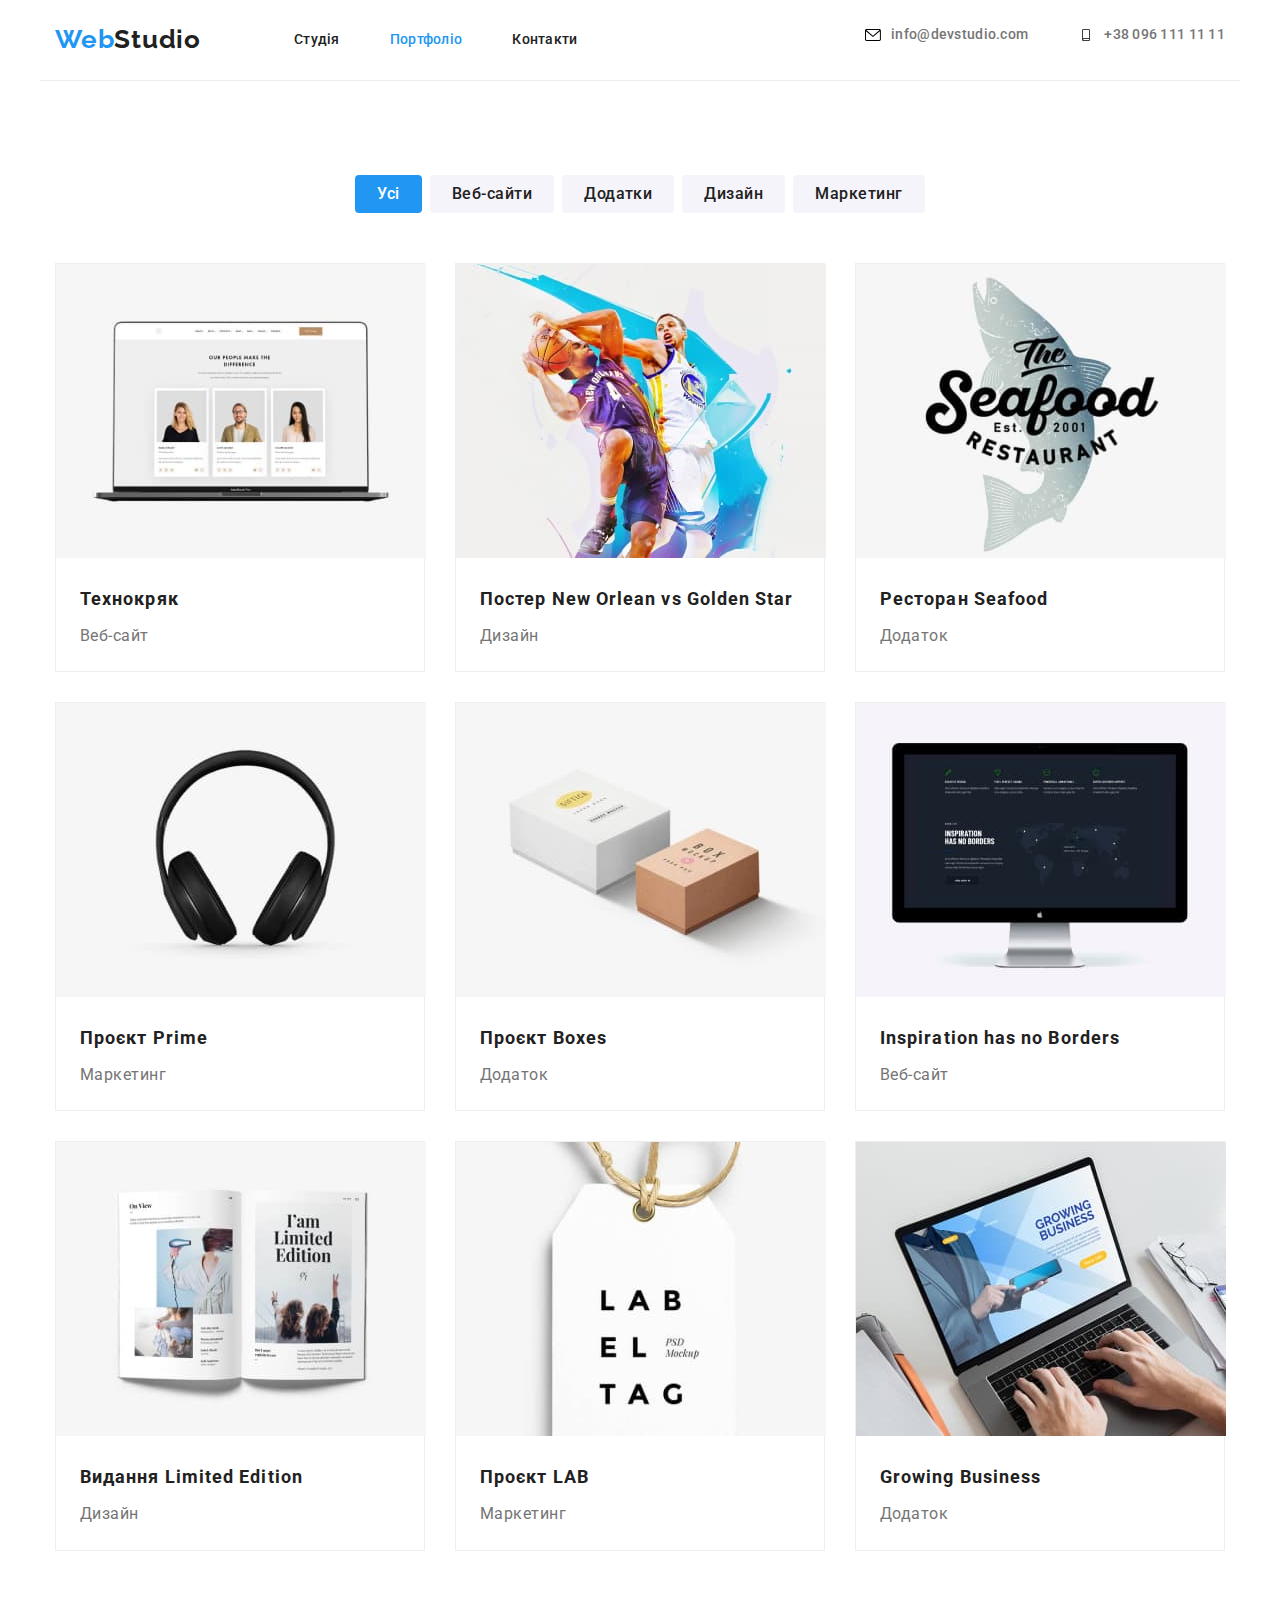
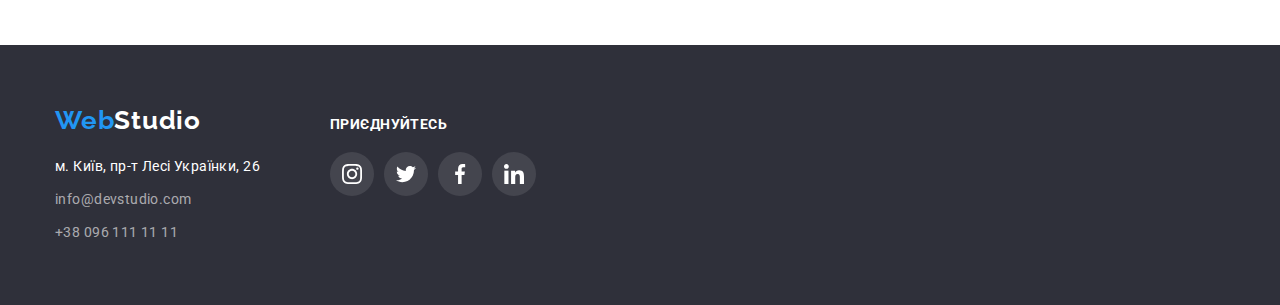
==== portfolio.html @ f7075332 "починає дз-5" ====
<!DOCTYPE html>
<html lang="uk">
<head>
    <meta charset="UTF-8">
    <meta name="viewport" content="width=device-width, initial-scale=1.0">
    <title>Document</title>
    <link rel="preconnect" href="https://fonts.googleapis.com">
    <link rel="preconnect" href="https://fonts.gstatic.com" crossorigin>
    <link href="https://fonts.googleapis.com/css2?family=Raleway:wght@700&family=Roboto:wght@400;500;700;900&display=swap"
        rel="stylesheet">
    <link rel="stylesheet" href="https://cdn.jsdelivr.net/npm/modern-normalize@1.1.0/modern-normalize.min.css">
    <link rel="stylesheet" href="./css/style.css">
</head>
<body>
<header class="main-header">
    <div class="content-header conteiner">
        <nav class="main-nav">
            <a class="logo link" href="./index.html">Web<span class="logo-black">Studio</span></a>
            <ul class="menu list">
                <li class="menu-item"><a class="menu-link link" href="./index.html">Студія</a></li>
                <li class="menu-item"><a class="menu-link link current" href="./portfolio.html">Портфоліо</a></li>
                <li class="menu-item"><a class="menu-link link" href="">Контакти</a></li>
            </ul>
        </nav>
        <ul class="contact list">
            <li class="contact-item">
                <a class="contact-mail link" href="mailto:info@devstudio.com"><svg class="svg-header" width="16px"
                        height="12px">
                        <use href="./img/sprite.svg#icon-envelope"></use>
                    </svg>info@devstudio.com</a>
            </li>
            <li class="contact-item"><a class="contact-tel link" href="tel:+380961111111"><svg class="svg-header"
                        width="16px" height="12px">
                        <use href="./img/sprite.svg#icon-smartphone"></use>
                    </svg>+38 096 111 11 11</a>
            </li>
        </ul>
    </div>
</header>
    <main>
        <section class="section">
            <div class="conteiner">
            <ul class="filter list">
                <li><button class="button current" type="button">Усі</button></li>
                <li><button class="button" type="button">Веб-сайти</button></li>
                <li><button class="button" type="button">Додатки</button></li>
                <li><button class="button" type="button">Дизайн</button></li>
                <li><button class="button" type="button">Маркетинг</button></li>
            </ul>
            <h1 class="visually-hidden">Проекти</h1>
            <ul class="projects-list card-set list">
                <li class="project-item">
                    <img class="projet-img" src="./img/технокряк.jpg" alt="технокряк" width="370">
                    <h3 class="project-title">Технокряк</h3>
                    <p class="project-text">Веб-сайт</p>
                </li>
                <li class="project-item">
                    <img class="projet-img" src="./img/постер.jpg" alt="постер" width="370">
                    <h3 class="project-title">Постер New Orlean vs Golden Star</h3>
                    <p class="project-text">Дизайн</p>
                </li>
                <li class="project-item">
                    <img class="projet-img" src="./img/ресторан.jpg" alt="ресторан" width="370">
                    <h3 class="project-title">Ресторан Seafood</h3>
                    <p class="project-text">Додаток</p>
                </li>
                <li class="project-item">
                    <img class="projet-img" src="./img/проект1.jpg" alt="проєкт1" width="370">
                    <h3 class="project-title">Проєкт Prime</h3>
                    <p class="project-text">Маркетинг</p>
                </li>
                <li class="project-item">
                    <img class="projet-img" src="./img/проект2.jpg" alt="проєкт2" width="370">
                    <h3 class="project-title">Проєкт Boxes</h3>
                    <p class="project-text">Додаток</p>
                </li>
                <li class="project-item">
                    <img class="projet-img" src="./img/вебсайт.jpg" alt="веб-сайт" width="370">
                    <h3 class="project-title">Inspiration has no Borders</h3>
                    <p class="project-text">Веб-сайт</p>
                </li>
                <li class="project-item">
                    <img class="projet-img" src="./img/видання.jpg" alt="дизайн" width="370">
                    <h3 class="project-title">Видання Limited Edition</h3>
                    <p class="project-text">Дизайн</p>
                </li>
                <li class="project-item">
                    <img class="projet-img" src="./img/проект3.jpg" alt="проєкт3" width="370">
                    <h3 class="project-title">Проєкт LAB</h3>
                    <p class="project-text">Маркетинг</p>
                </li>
                <li class="project-item">
                    <img class="projet-img" src="./img/додаток.jpg" alt="додаток" width="370">
                    <h3 class="project-title">Growing Business</h3>
                    <p class="project-text">Додаток</p>
                </li>
            </ul>
        </div>
        </section>
    </main>
    <footer class="footer">
        <div class="conteiner footer-parts">
            <div class="footer-left">
                <a class="logo-footer link" href="./index.html">Web<span class="logo-white">Studio</span></a>
                <address class="footer-contact">
                    <ul class="contact-footer list">
                        <li class="contact-item"><a class="contact-adress link" href="">м. Київ, пр-т Лесі Українки, 26</a>
                        </li>
                        <li class="contact-item"><a class="contact-mail-footer link"
                                href="mailto:info@devstudio.com">info@devstudio.com</a>
                        </li>
                        <li class="contact-item"><a class="contact-tel-footer link" href="tel:+380961111111">+38 096 111 11
                                11</a>
                        </li>
                    </ul>
                </address>
            </div>
            <div class="footer-social">
                <h3 class="footer-social-title">приєднуйтесь</h3>
                <ul class="footer-social-list list">
                    <li class="footer-social-item">
                        <a class="social-link-footer" href="">
                            <svg class="svg-social-footer" lang="en" aria-label="icon instagram" width="20px" height="20px">
                                <use href="./img/sprite.svg#icon-instagram"></use>
                            </svg>
                        </a>
                    </li>
                    <li class="footer-social-item">
                        <a class="social-link-footer" href="">
                            <svg class="svg-social-footer" lang="en" aria-label="icon Twitter" width="20px" height="20px">
                                <use href="./img/sprite.svg#icon-Twitter"></use>
                            </svg>
                        </a>
                    </li>
                    <li class="footer-social-item">
                        <a class="social-link-footer" href="">
                            <svg class="svg-social-footer" lang="en" aria-label="icon facebook" width="20px" height="20px">
                                <use href="./img/sprite.svg#icon-facebook"></use>
                            </svg>
                        </a>
                    </li>
                    <li class="footer-social-item">
                        <a class="social-link-footer" href="">
                            <svg class="svg-social-footer" lang="en" aria-label="icon linkedin" width="20px" height="20px">
                                <use href="./img/sprite.svg#icon-linkedin"></use>
                            </svg>
                        </a>
                    </li>
                </ul>
            </div>
        </div>
    
    </footer>
</body>
</html>
---- css/style.css ----
:root {
    --primary-text-color: #757575;
    --secondary-text-color: #212121;
    --background-color: #F5F5F5;
    --accent-color: #2196F3;

}

.link { 
    text-decoration: none;
 }

 .list {
    list-style: none;
}

.img {
    display: block;
}

.h2{
    display: none;
}



h1,
h2,
h3,
h4,
p {
    margin-top: 0;
    margin-bottom: 0;
}

ul,
ol {
    margin-top: 0;
    margin-bottom: 0;
    padding-left: 0;
}

.conteiner {
    margin-right: auto;
    margin-left: auto;
    width: 1200px;
    padding-right: 15px;
    padding-left: 15px;
    
    
}

.visually-hidden {
    position: absolute;
    width: 1px;
    height: 1px;
    margin: -1px;
    border: 0;
    padding: 0;
    white-space: nowrap;
    clip-path: inset(100%);
    clip: rect(0 0 0 0);
    overflow: hidden;
}

.section {
    padding-top: 94px;
    padding-bottom: 94px;
}


/* основной текст #757575*/
/* вторичный цвет текста #212121*/
/* цвет фона #F5F5F5*/
/* акцент #2196F3*/

/*header*/

.main-header {
    background-color: #FFFFFF;
}

.work {
    background-color: #FFFFFF;
}

.team {
    background-color: #F5F4FA;
}

body {
font-family: 'Roboto', sans-serif;
color: var(--primary-text-color);
font-size: 14px;
}

.logo {
    font-family: 'Raleway';
    font-weight: 700;
    font-size: 26px;
    line-height: 1.19;
    letter-spacing: 0.03em;
    color: var(--accent-color);
    margin-right: 93px;
    padding-top: 24px;
    padding-bottom: 25px;
}

.logo-black {
    color: var(--secondary-text-color);
}

.logo-white {
    color: #FFFFFF;
}



.menu-item {
    font-weight: 500;
    font-size: 14px;
    line-height: 1.14;
    letter-spacing: 0.02em;
    color:var(--secondary-text-color);
}

.content-header {
    display: flex;
    align-items: center;
    border-bottom: 1px solid #ECECEC;;
}

.main-nav {
    display: flex;
    align-items: center;
}

.menu {
    display: flex;
    align-items: center;
    column-gap: 50px;

}

.contact {
    display: flex;
    column-gap: 50px;
    margin-left: auto; 
}

.svg-header {
    margin-right: 10px;
}


.menu .current {
    color: var(--accent-color);
}
        
.menu-link:hover,
.menu-link:focus {
color: var(--accent-color);
}



.menu-link {
    color: var(--secondary-text-color);
}

.contact-mail {
    display: flex;
    color: var(--primary-text-color);
    font-weight: 500;
    font-size: 14px;
    line-height: 1.14;
    letter-spacing: 0.02em;
    align-items: center;
}

.contact-tel {
    color: var(--primary-text-color);
    font-weight: 500;
    font-size: 14px;
    line-height: 1.14;
    letter-spacing: 0.02em;
    display: flex;
    align-items: center;
}



.contact-mail:hover,
.contact-mail:focus {
    color: var(--accent-color);
    fill: var(--accent-color);
}

.contact-tel:hover,
.contact-tel:focus {
    color:var(--accent-color);
    fill: var(--accent-color);
}

.contact-mail-footer:hover,
.contact-mail-footer:focus {
    color: var(--accent-color);
}

.contact-tel-footer:hover,
.contact-tel-footer:focus {
    color: var(--accent-color);
}

.contact-adress:hover,
.contact-adress:focus{
    color:var(--accent-color);
}

/*    Hero    */

.hero {
    background-color: #2F303A;
    text-align: center;
    background-image: linear-gradient(rgba(47, 48, 58, 0.4), rgba(47, 48, 58, 0.4)), url("../img/background.jpg");
    background-size: cover;
    background-repeat: no-repeat;
    max-width: 1600px;
    background-position: center;
    padding-top: 200px;
    padding-bottom: 200px;
    margin-right: auto;
    margin-left: auto;
}

.hero-content {
    

}

.hero-title {
    width: 696px;
    font-weight: 900;
    font-size: 44px;
    line-height: 1.36;
    color: #FFFFFF;
    text-align: center;
    letter-spacing: 0.06em;
    text-transform: uppercase;
    margin-bottom: 30px;
    margin-right: auto;
    margin-left: auto;
}



.modal-button {
    width: 216px;
    height: 50px;
    font-weight: 700;
    font-size: 16px;
    line-height: 1.88;
    color: #FFFFFF;
    background-color: #188CE8;
    cursor: pointer;
    border: 216px 50px;
    border-radius: 4px;
    border: none;
}

/* work*/
.benefits-img-list{
    display: flex;
    column-gap: 30px;
}


.benefits-list {
    display: flex;
    column-gap: 30px;
}

.section-title {
    color: var(--secondary-text-color);
    font-size: 36px;
    line-height: 1.17;
    text-align: center;
    letter-spacing: 0.03em;
}

.work-img {
    width: 270px;
    height: 120px;
    border-radius: 4px;
    border: none;
    margin-bottom: 30px;
    background-color: #F5F4FA;
    padding-top: 25px;
}

.work-svg {
    width: 67px;
    height: 70px;
}

.work-title {
    font-size: 14px;
    line-height: 1.14;
    letter-spacing: 0.03em;
    text-transform: uppercase;
    color: var(--secondary-text-color);
    align-items: flex-start;
    margin-bottom: 10px;
}

.work-item {
    width: 270px;
   
}

.benefits-text {
    font-weight: 400;
    line-height: 1.71;
    letter-spacing: 0.03em;
}

.svg-item {
    display: flex;
    justify-content: center;
    height: 120px;
    border-radius: 4px;
    border: none;
    margin-bottom: 30px;
    background-color: #F5F4FA;
    padding-top: 25px;
}


/*about*/

.about {
    padding-top: 0px;
}



.img-list {
    display: flex;
    column-gap: 30px;
    margin-bottom: auto;
    margin-top: 50px;
}

.img-about {
    display: block;
    max-width: 100%;
    height: auto;
}



/* team */

.personal-list {
    display: flex;
    column-gap: 30px;
}

.social-list {
    display: flex;
    justify-content: center;
    padding-bottom: 30px;
    column-gap: 10px;
}

.svg-social {
    fill: #AFB1B8;
}

.social-link {
    display: flex;
    justify-content: center;
    align-items: center;
    width: 44px;
    height: 44px;
    border-radius: 50%;
}

.social-link:hover,
.social-link:focus {
    background-color: var(--accent-color);
}

.social-link:hover .svg-social,
.social-link:focus .svg-social {
    fill: #FFFFFF;
}

.personal-svg {
    display: flex;
}

.img-team {
    padding-bottom: 30px;
}

.team-item {
    background: #FFFFFF;
        /* material shadow v1 */
    
    box-shadow: 0px 1px 3px rgba(0, 0, 0, 0.12), 0px 1px 1px rgba(0, 0, 0, 0.14), 0px 2px 1px rgba(0, 0, 0, 0.2);
    border-radius: 0px 0px 4px 4px;
}

.team-title {
    margin-bottom: 50px;
    color: var(--secondary-text-color);
        font-size: 36px;
        line-height: 1.17;
        text-align: center;
        letter-spacing: 0.03em;
}

.personal-title {
   font-weight: 500;
    font-size: 16px;
    line-height: 1.19;
    letter-spacing: 0.03em;
    margin-bottom: 10px;
    text-align: center;
    color: var(--secondary-text-color)
    
    
}

.personal-text {
    text-align: center;
    font-size: 16px;
    line-height: 1.19;
    letter-spacing: 0.03em;
    margin-bottom: 16px;
    }

    /* Client*/


.client-title {
    margin-bottom: 50px;
    color: var(--secondary-text-color);
    font-size: 36px;
    line-height: 1.17;
    text-align: center;
    letter-spacing: 0.03em;
}

.client-list {
    display: flex;
    column-gap: 30px;
}

 .client-link {
    display: flex;
    justify-content: center;
    align-items: center;
    width: 170px;
    height: 92px;
    border: 1px solid #AFB1B8;
    border-radius: 4px;
}

.client-svg {
    width: 106px;
    height: 60px;
    fill: #AFB1B8;
}

.client-link:hover .client-svg,
.client-link:focus .client-svg {
    fill: var(--accent-color);
}

.client-link:hover,
.client-link:focus {
    border: 1px solid var(--accent-color);
}


   

/*  Portfolio  */

.content-header-portfolio {
    display: flex;
    align-items: center;
    margin-bottom: 94px;
}



.filter {
    display: flex;
   justify-content: center;
    text-align: center;
    margin-bottom: 50px;
    gap: 8px;
}

.card-set {
    display: flex;
    flex-wrap: wrap;
    gap: 30px;
}

.project-item {
    width: calc((100% - 60px)/ 3 );
    border: 1px solid #EEEEEE;
}


.project-item:hover {
    box-shadow: 0px 1px 1px rgba(0, 0, 0, 0.12), 0px 4px 4px rgba(0, 0, 0, 0.06), 1px 4px 6px rgba(0, 0, 0, 0.16);
}


.button {
   font-family: inherit;
   font-weight: 500;
   font-size: 16px;
   line-height: 1.63;
   text-align: center;
   letter-spacing: 0.03em;
   cursor: pointer;
   color: var(--secondary-text-color);
   background-color: #F5F4FA;
   border: none;
   border-radius: 4px;
   padding: 6px 22px;
}

.filter .current {
    color: #FFFFFF;
    background-color: var(--accent-color);
}

.button:hover,
.button:focus {
    color: #FFFFFF;
    background-color: var(--accent-color);
    box-shadow: 0px 3px 1px rgba(0, 0, 0, 0.1), 0px 1px 2px rgba(0, 0, 0, 0.08), 0px 2px 2px rgba(0, 0, 0, 0.12);
}


.project-title {

    font-size: 18px;
    line-height: 2;
    letter-spacing: 0.06em;
    color: var(--secondary-text-color);
    padding-top: 20px;
    padding-right: 24px;
    padding-left: 24px;
    margin-bottom: 4px;
}
.project-text {
    
    font-size: 16px;
    line-height: 1.88;
    letter-spacing: 0.03em;
    padding-right: 24px;
    padding-left: 24px;
    padding-bottom: 20px;
}

/* footer */

.contact-item:not(:last-child) {
    margin-bottom: 9px;
}

.contact-adress {
    font-weight: 400;
    font-size: 14px;
    line-height: 1.71;
    letter-spacing: 0.03em;
    color: #FFFFFF;
}

.footer-contact {
    font-style: normal;
    margin-right: 70px;
}

.contact-footer {
    margin-bottom: auto;
    gap: 9px;
}

.contact-mail-footer {
    font-weight: 400;
    font-size: 14px;
    line-height: 1.71;
    letter-spacing: 0.03em;
    color: rgba(255, 255, 255, 0.6);
}

.contact-tel-footer {
    font-weight: 400;
    font-size: 14px;
    line-height: 1.71;
    letter-spacing: 0.03em;
    color: rgba(255, 255, 255, 0.6);
}

.logo-footer {
    font-family: 'Raleway';
    font-weight: 700;
    font-size: 26px;
    line-height: 1.19;
    letter-spacing: 0.03em;
    color: var(--accent-color);
    margin-bottom: 20px;
    display: block;

}

.footer {
    background-color: #2F303A;
    padding: 60px 0px;
}

/*.logo-footer {
    margin-top: 60px;
    margin-bottom: 20px;
}*/

.footer-parts {
    display: flex;
    align-items: baseline;
}

.footer-social-title {
    font-size: 14px;
    line-height: 16px;
    letter-spacing: 0.03em;
    text-transform: uppercase;
    color: #FFFFFF;
    margin-bottom: 20px;
}

.footer-social-list {
    display: flex;
    column-gap: 10px;
}

.social-link-footer {
    display: flex;
    justify-content: center;
    align-items: center;
    width: 44px;
    height: 44px;
    border-radius: 50%;
    background: rgba(255, 255, 255, 0.1);
}

.svg-social-footer {
    fill: #FFFFFF;
}

.social-link-footer:hover,
.social-link-footer:focus {
    background-color: var(--accent-color);
}
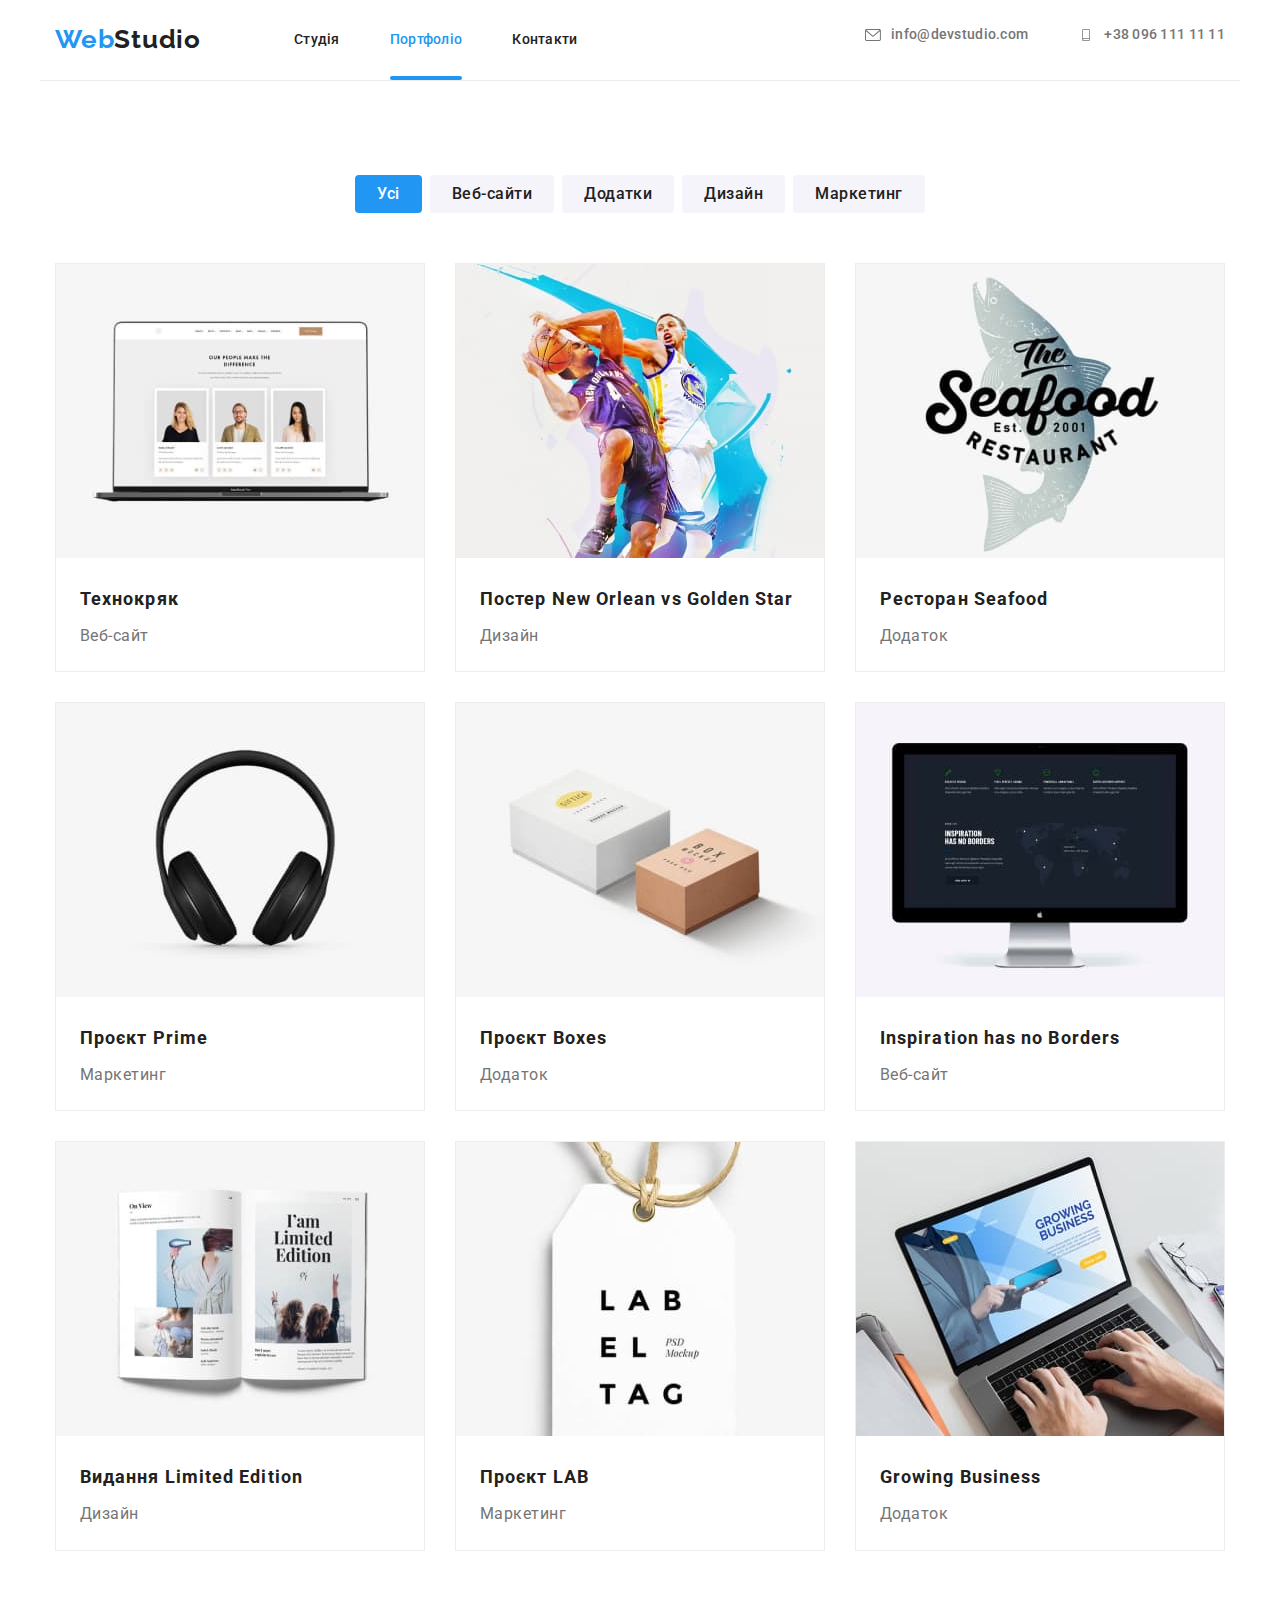
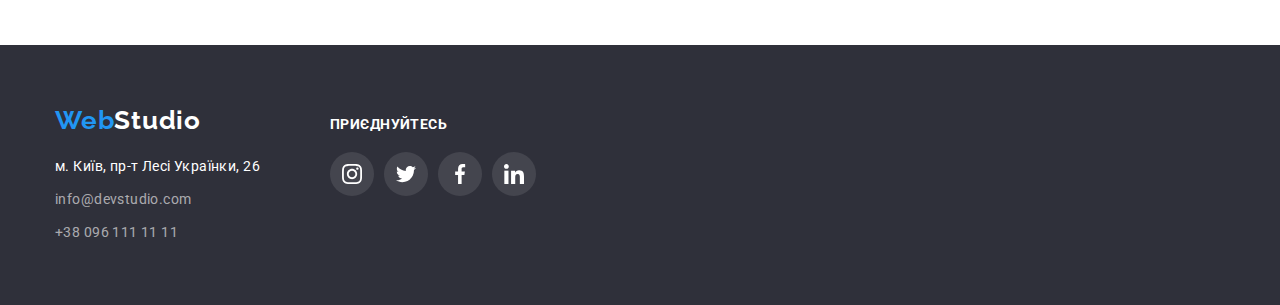
==== commit 08a71250: "закінчує дз-5" ====
--- a/portfolio.html
+++ b/portfolio.html
@@ -50,47 +50,83 @@
             <h1 class="visually-hidden">Проекти</h1>
             <ul class="projects-list card-set list">
                 <li class="project-item">
+                    <div class="overlay-item">
                     <img class="projet-img" src="./img/технокряк.jpg" alt="технокряк" width="370">
+                    <p class="overlay">Ресурс пропонує комплексні пропозиції з різним рівнем функціоналу та сервісів. Все це дозволить відвідувачу отримати вичерпні відомості про компанію чи приватну особу.
+                    </p>
+                    </div>
                     <h3 class="project-title">Технокряк</h3>
                     <p class="project-text">Веб-сайт</p>
                 </li>
                 <li class="project-item">
+                    <div class="overlay-item">
                     <img class="projet-img" src="./img/постер.jpg" alt="постер" width="370">
+                    <p class="overlay">Ресурс пропонує комплексні пропозиції з різним рівнем функціоналу та сервісів. Все це дозволить відвідувачу отримати вичерпні відомості про компанію чи приватну особу.
+                    </p>
+                </div>
                     <h3 class="project-title">Постер New Orlean vs Golden Star</h3>
                     <p class="project-text">Дизайн</p>
                 </li>
                 <li class="project-item">
+                    <div class="overlay-item">
                     <img class="projet-img" src="./img/ресторан.jpg" alt="ресторан" width="370">
+                    <p class="overlay">Ресурс пропонує комплексні пропозиції з різним рівнем функціоналу та сервісів. Все це дозволить відвідувачу отримати вичерпні відомості про компанію чи приватну особу.
+                    </p>
+                </div>
                     <h3 class="project-title">Ресторан Seafood</h3>
                     <p class="project-text">Додаток</p>
                 </li>
                 <li class="project-item">
+                    <div class="overlay-item">
                     <img class="projet-img" src="./img/проект1.jpg" alt="проєкт1" width="370">
+                    <p class="overlay">Ресурс пропонує комплексні пропозиції з різним рівнем функціоналу та сервісів. Все це дозволить відвідувачу отримати вичерпні відомості про компанію чи приватну особу.
+                    </p>
+                </div>
                     <h3 class="project-title">Проєкт Prime</h3>
                     <p class="project-text">Маркетинг</p>
                 </li>
                 <li class="project-item">
+                    <div class="overlay-item">
                     <img class="projet-img" src="./img/проект2.jpg" alt="проєкт2" width="370">
+                    <p class="overlay">Ресурс пропонує комплексні пропозиції з різним рівнем функціоналу та сервісів. Все це дозволить відвідувачу отримати вичерпні відомості про компанію чи приватну особу.
+                    </p>
+                </div>
                     <h3 class="project-title">Проєкт Boxes</h3>
                     <p class="project-text">Додаток</p>
                 </li>
                 <li class="project-item">
+                    <div class="overlay-item">
                     <img class="projet-img" src="./img/вебсайт.jpg" alt="веб-сайт" width="370">
+                    <p class="overlay">Ресурс пропонує комплексні пропозиції з різним рівнем функціоналу та сервісів. Все це дозволить відвідувачу отримати вичерпні відомості про компанію чи приватну особу.
+                    </p>
+                </div>
                     <h3 class="project-title">Inspiration has no Borders</h3>
                     <p class="project-text">Веб-сайт</p>
                 </li>
                 <li class="project-item">
+                    <div class="overlay-item">
                     <img class="projet-img" src="./img/видання.jpg" alt="дизайн" width="370">
+                    <p class="overlay">Ресурс пропонує комплексні пропозиції з різним рівнем функціоналу та сервісів. Все це дозволить відвідувачу отримати вичерпні відомості про компанію чи приватну особу.
+                    </p>
+                </div>
                     <h3 class="project-title">Видання Limited Edition</h3>
                     <p class="project-text">Дизайн</p>
                 </li>
                 <li class="project-item">
+                    <div class="overlay-item">
                     <img class="projet-img" src="./img/проект3.jpg" alt="проєкт3" width="370">
+                    <p class="overlay">Ресурс пропонує комплексні пропозиції з різним рівнем функціоналу та сервісів. Все це дозволить відвідувачу отримати вичерпні відомості про компанію чи приватну особу.
+                    </p>
+                </div>
                     <h3 class="project-title">Проєкт LAB</h3>
                     <p class="project-text">Маркетинг</p>
                 </li>
                 <li class="project-item">
+                    <div class="overlay-item">
                     <img class="projet-img" src="./img/додаток.jpg" alt="додаток" width="370">
+                    <p class="overlay">Ресурс пропонує комплексні пропозиції з різним рівнем функціоналу та сервісів. Все це дозволить відвідувачу отримати вичерпні відомості про компанію чи приватну особу.
+                    </p>
+                </div>
                     <h3 class="project-title">Growing Business</h3>
                     <p class="project-text">Додаток</p>
                 </li>
@@ -149,7 +185,6 @@
                 </ul>
             </div>
         </div>
-    
     </footer>
 </body>
 </html>--- a/css/style.css
+++ b/css/style.css
@@ -3,6 +3,7 @@
     --secondary-text-color: #212121;
     --background-color: #F5F5F5;
     --accent-color: #2196F3;
+    --timing-function: cubic-bezier(0.4, 0, 0.2, 1);
 
 }
 
@@ -165,10 +166,32 @@
 
 
 .menu-link {
+    position: relative;
     color: var(--secondary-text-color);
+    padding-top: 32px;
+    padding-bottom: 32px;
+    transition: color 250ms var(--timing-function);
+    
+}
+
+.current {
+    position: relative;
+}
+
+.menu-link.current::after{
+    display: block;
+    content: '';
+    width: 100%;
+    height: 4px;
+    border-radius: 2px;
+    background-color: var(--accent-color);
+    position: absolute;
+    bottom: -1px; 
+
 }
 
 .contact-mail {
+    
     display: flex;
     color: var(--primary-text-color);
     font-weight: 500;
@@ -176,6 +199,8 @@
     line-height: 1.14;
     letter-spacing: 0.02em;
     align-items: center;
+    fill: var(--primary-text-color);
+    transition: color 250ms var(--timing-function), fill 250ms var(--timing-function); 
 }
 
 .contact-tel {
@@ -186,6 +211,8 @@
     letter-spacing: 0.02em;
     display: flex;
     align-items: center;
+    fill: var(--primary-text-color);
+    transition: color 250ms var(--timing-function), fill 250ms var(--timing-function);
 }
 
 
@@ -233,11 +260,6 @@
     margin-left: auto;
 }
 
-.hero-content {
-    
-
-}
-
 .hero-title {
     width: 696px;
     font-weight: 900;
@@ -327,12 +349,12 @@
 .svg-item {
     display: flex;
     justify-content: center;
+    align-items: center;
     height: 120px;
     border-radius: 4px;
     border: none;
     margin-bottom: 30px;
     background-color: #F5F4FA;
-    padding-top: 25px;
 }
 
 
@@ -349,6 +371,10 @@
     column-gap: 30px;
     margin-bottom: auto;
     margin-top: 50px;
+}
+
+.about-item {
+    position: relative;
 }
 
 .img-about {
@@ -357,6 +383,23 @@
     height: auto;
 }
 
+.about-text {
+    display: flex;
+    justify-content: center;
+    align-items: center;
+    color:#FFFFFF;
+    font-weight: 700;
+    text-align: center;
+    letter-spacing: 0.03em;
+    text-transform: uppercase;
+    position: absolute;
+    bottom: 0;
+    width: 100%;
+    height: 70px;
+    background: rgba(47, 48, 58, 0.8);
+    z-index: 1;
+}
+
 
 
 /* team */
@@ -384,6 +427,7 @@
     width: 44px;
     height: 44px;
     border-radius: 50%;
+    transition: background-color 250ms var(--timing-function), fill 250ms var(--timing-function);
 }
 
 .social-link:hover,
@@ -466,6 +510,7 @@
     height: 92px;
     border: 1px solid #AFB1B8;
     border-radius: 4px;
+    transition: fill 250ms var(--timing-function), border 250ms var(--timing-function);
 }
 
 .client-svg {
@@ -495,7 +540,26 @@
     margin-bottom: 94px;
 }
 
-
+.overlay-item {
+    position: relative;
+    overflow: hidden;
+}
+
+.overlay {
+    position: absolute;
+    bottom: 0;
+    height: 100%;
+    width: 100%;
+    font-size: 18px;
+    line-height: 1.56;
+    letter-spacing: 0.03em;
+    color: #FFFFFF;
+    background-color: var(--accent-color);
+    padding: 63px 24px;
+    overflow-y: auto;
+    transform: translateY(100%);
+    transition: transform 250ms var(--timing-function);
+}
 
 .filter {
     display: flex;
@@ -514,11 +578,16 @@
 .project-item {
     width: calc((100% - 60px)/ 3 );
     border: 1px solid #EEEEEE;
+    transition: box-shadow 250ms var(--timing-function);
 }
 
 
 .project-item:hover {
     box-shadow: 0px 1px 1px rgba(0, 0, 0, 0.12), 0px 4px 4px rgba(0, 0, 0, 0.06), 1px 4px 6px rgba(0, 0, 0, 0.16);
+}
+
+.project-item:hover .overlay {
+transform: translateY(0%);
 }
 
 
@@ -535,6 +604,7 @@
    border: none;
    border-radius: 4px;
    padding: 6px 22px;
+   transition: color 250ms var(--timing-function), background-color 250ms var(--timing-function), box-shadow 250ms var(--timing-function);
 }
 
 .filter .current {
@@ -660,6 +730,7 @@
     height: 44px;
     border-radius: 50%;
     background: rgba(255, 255, 255, 0.1);
+    transition: background-color 250ms var(--timing-function);
 }
 
 .svg-social-footer {
@@ -669,4 +740,51 @@
 .social-link-footer:hover,
 .social-link-footer:focus {
     background-color: var(--accent-color);
+}
+
+/* Backdrop*/
+
+.backdrop {
+    position: fixed;
+    left: 0;
+    top: 0;
+    z-index: 5;
+    width: 100%;
+    height: 100%;
+    background: rgba(0, 0, 0, 0.2);
+
+    transition: opacity 250ms var(--timing-function), visibility 250ms var(--timing-function);
+}
+
+.backdrop.is-hidden {
+    visibility: hidden;
+    opacity: 0;
+    pointer-events: none;
+}
+
+.modal {
+    position: absolute;
+    top: 50%;
+    left: 50%;
+    transform: translate(-50%, -50%);
+    width: 528px;
+    height: 581px;
+    background: #FFFFFF;
+    box-shadow: 0px 1px 3px rgba(0, 0, 0, 0.12), 0px 1px 1px rgba(0, 0, 0, 0.14), 0px 2px 1px rgba(0, 0, 0, 0.2);
+    border-radius: 4px;
+}
+
+.close-modal {
+    position: absolute;
+    right: 8px;
+    top: 8px;
+    display: flex;
+    justify-content: center;
+    align-items: center;
+    width: 30px;
+    height: 30px;
+    border-radius: 50%;
+    border: 1px solid rgba(0, 0, 0, 0.1);
+    background-color: transparent;
+    padding: 0;
 }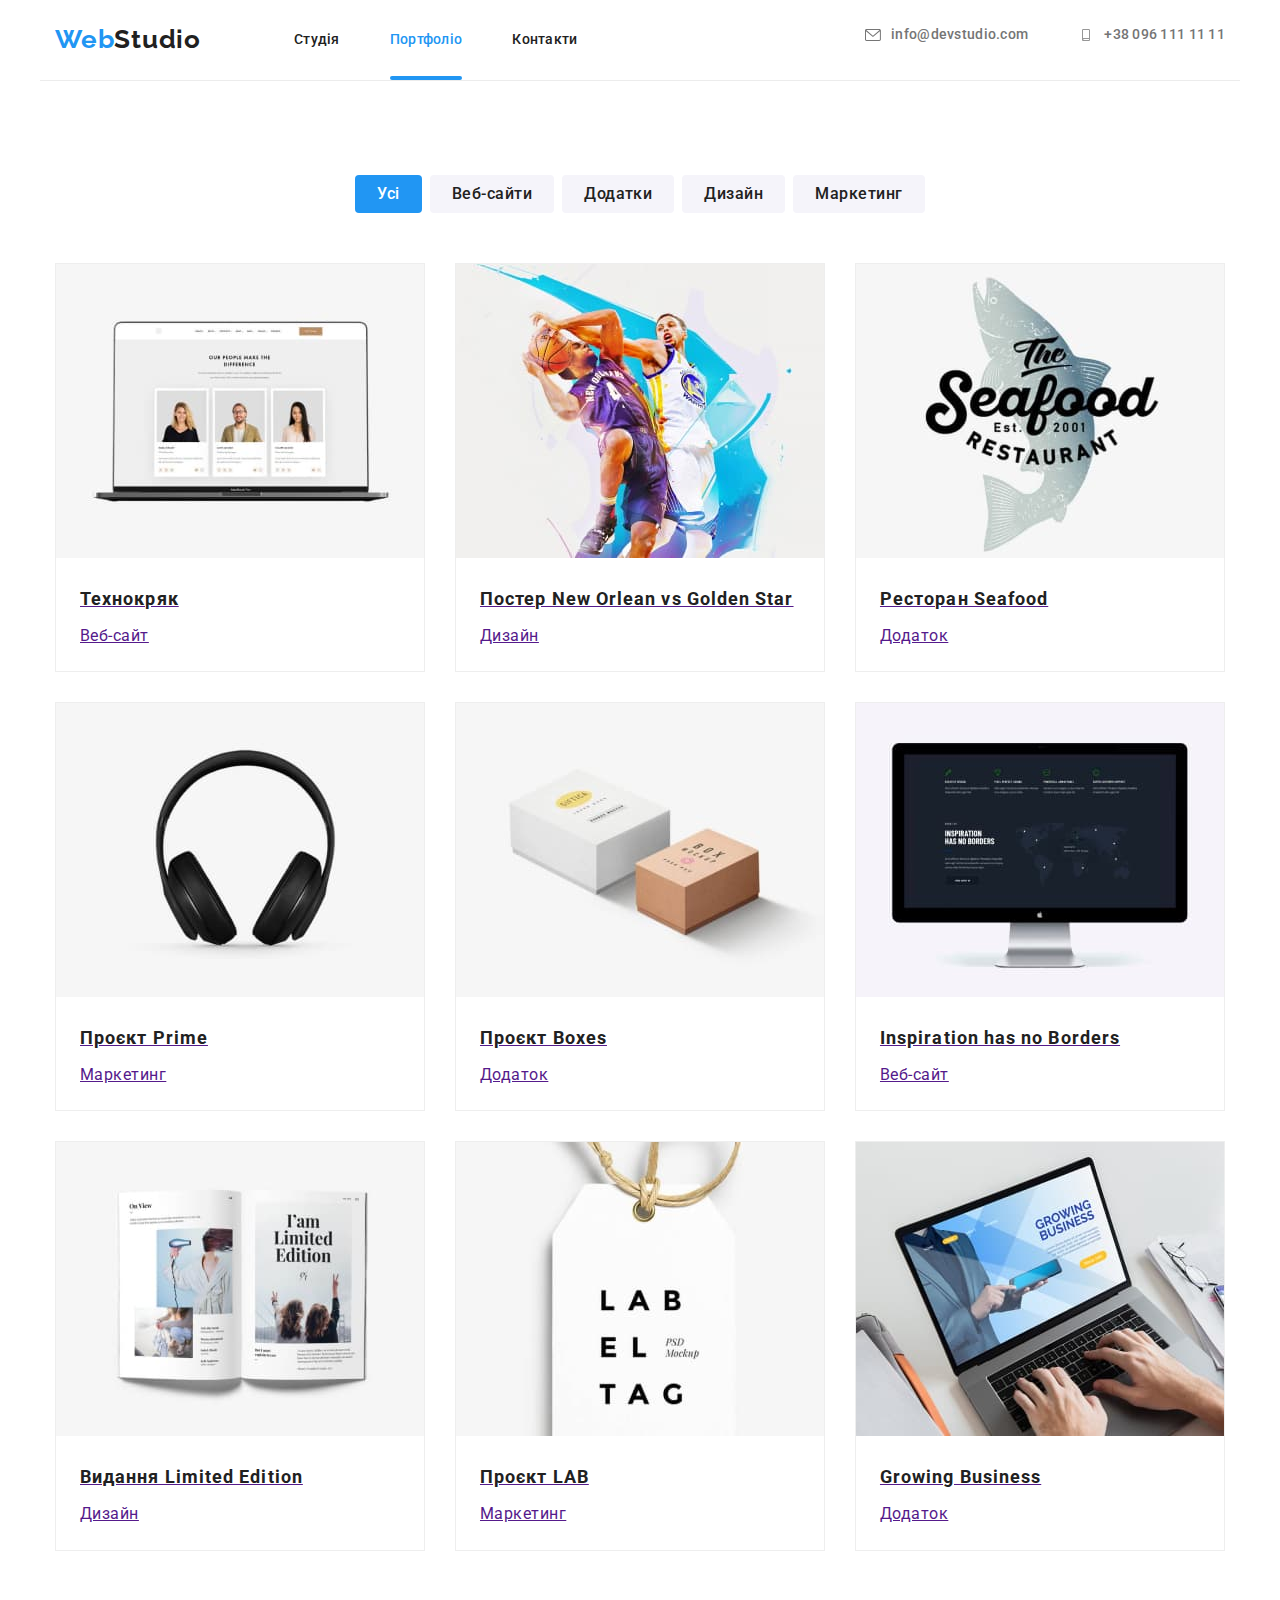
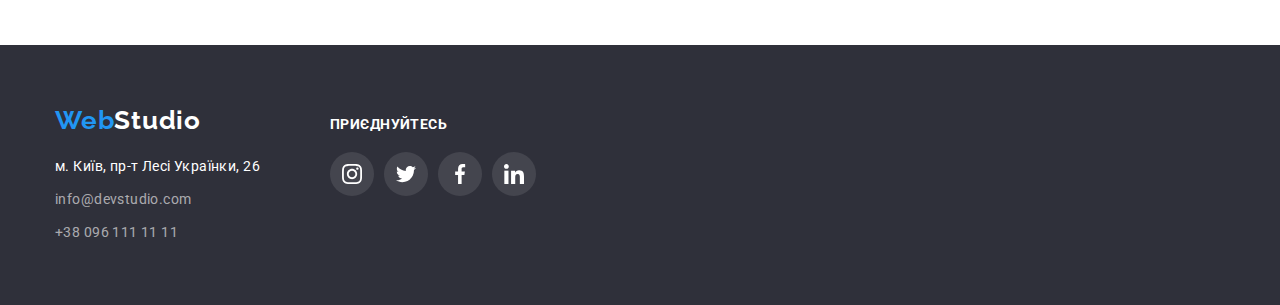
==== commit e6d7b730: "виправляє помилки дз-5" ====
--- a/portfolio.html
+++ b/portfolio.html
@@ -50,6 +50,7 @@
             <h1 class="visually-hidden">Проекти</h1>
             <ul class="projects-list card-set list">
                 <li class="project-item">
+                    <a href="">
                     <div class="overlay-item">
                     <img class="projet-img" src="./img/технокряк.jpg" alt="технокряк" width="370">
                     <p class="overlay">Ресурс пропонує комплексні пропозиції з різним рівнем функціоналу та сервісів. Все це дозволить відвідувачу отримати вичерпні відомості про компанію чи приватну особу.
@@ -57,8 +58,10 @@
                     </div>
                     <h3 class="project-title">Технокряк</h3>
                     <p class="project-text">Веб-сайт</p>
-                </li>
-                <li class="project-item">
+                    </a>
+                </li>
+                <li class="project-item">
+                    <a href="">
                     <div class="overlay-item">
                     <img class="projet-img" src="./img/постер.jpg" alt="постер" width="370">
                     <p class="overlay">Ресурс пропонує комплексні пропозиції з різним рівнем функціоналу та сервісів. Все це дозволить відвідувачу отримати вичерпні відомості про компанію чи приватну особу.
@@ -66,8 +69,10 @@
                 </div>
                     <h3 class="project-title">Постер New Orlean vs Golden Star</h3>
                     <p class="project-text">Дизайн</p>
-                </li>
-                <li class="project-item">
+                </a>
+                </li>
+                <li class="project-item">
+                    <a href="">
                     <div class="overlay-item">
                     <img class="projet-img" src="./img/ресторан.jpg" alt="ресторан" width="370">
                     <p class="overlay">Ресурс пропонує комплексні пропозиції з різним рівнем функціоналу та сервісів. Все це дозволить відвідувачу отримати вичерпні відомості про компанію чи приватну особу.
@@ -75,8 +80,10 @@
                 </div>
                     <h3 class="project-title">Ресторан Seafood</h3>
                     <p class="project-text">Додаток</p>
-                </li>
-                <li class="project-item">
+                </a>
+                </li>
+                <li class="project-item">
+                    <a href="">
                     <div class="overlay-item">
                     <img class="projet-img" src="./img/проект1.jpg" alt="проєкт1" width="370">
                     <p class="overlay">Ресурс пропонує комплексні пропозиції з різним рівнем функціоналу та сервісів. Все це дозволить відвідувачу отримати вичерпні відомості про компанію чи приватну особу.
@@ -84,8 +91,10 @@
                 </div>
                     <h3 class="project-title">Проєкт Prime</h3>
                     <p class="project-text">Маркетинг</p>
-                </li>
-                <li class="project-item">
+                </a>
+                </li>
+                <li class="project-item">
+                    <a href="">
                     <div class="overlay-item">
                     <img class="projet-img" src="./img/проект2.jpg" alt="проєкт2" width="370">
                     <p class="overlay">Ресурс пропонує комплексні пропозиції з різним рівнем функціоналу та сервісів. Все це дозволить відвідувачу отримати вичерпні відомості про компанію чи приватну особу.
@@ -93,8 +102,10 @@
                 </div>
                     <h3 class="project-title">Проєкт Boxes</h3>
                     <p class="project-text">Додаток</p>
-                </li>
-                <li class="project-item">
+                </a>
+                </li>
+                <li class="project-item">
+                    <a href="">
                     <div class="overlay-item">
                     <img class="projet-img" src="./img/вебсайт.jpg" alt="веб-сайт" width="370">
                     <p class="overlay">Ресурс пропонує комплексні пропозиції з різним рівнем функціоналу та сервісів. Все це дозволить відвідувачу отримати вичерпні відомості про компанію чи приватну особу.
@@ -102,8 +113,10 @@
                 </div>
                     <h3 class="project-title">Inspiration has no Borders</h3>
                     <p class="project-text">Веб-сайт</p>
-                </li>
-                <li class="project-item">
+                </a>
+                </li>
+                <li class="project-item">
+                    <a href="">
                     <div class="overlay-item">
                     <img class="projet-img" src="./img/видання.jpg" alt="дизайн" width="370">
                     <p class="overlay">Ресурс пропонує комплексні пропозиції з різним рівнем функціоналу та сервісів. Все це дозволить відвідувачу отримати вичерпні відомості про компанію чи приватну особу.
@@ -111,8 +124,10 @@
                 </div>
                     <h3 class="project-title">Видання Limited Edition</h3>
                     <p class="project-text">Дизайн</p>
-                </li>
-                <li class="project-item">
+                </a>
+                </li>
+                <li class="project-item">
+                    <a href="">
                     <div class="overlay-item">
                     <img class="projet-img" src="./img/проект3.jpg" alt="проєкт3" width="370">
                     <p class="overlay">Ресурс пропонує комплексні пропозиції з різним рівнем функціоналу та сервісів. Все це дозволить відвідувачу отримати вичерпні відомості про компанію чи приватну особу.
@@ -120,8 +135,10 @@
                 </div>
                     <h3 class="project-title">Проєкт LAB</h3>
                     <p class="project-text">Маркетинг</p>
-                </li>
-                <li class="project-item">
+                </a>
+                </li>
+                <li class="project-item">
+                    <a href="">
                     <div class="overlay-item">
                     <img class="projet-img" src="./img/додаток.jpg" alt="додаток" width="370">
                     <p class="overlay">Ресурс пропонує комплексні пропозиції з різним рівнем функціоналу та сервісів. Все це дозволить відвідувачу отримати вичерпні відомості про компанію чи приватну особу.
@@ -129,6 +146,7 @@
                 </div>
                     <h3 class="project-title">Growing Business</h3>
                     <p class="project-text">Додаток</p>
+                </a>
                 </li>
             </ul>
         </div>
--- a/css/style.css
+++ b/css/style.css
@@ -229,20 +229,7 @@
     fill: var(--accent-color);
 }
 
-.contact-mail-footer:hover,
-.contact-mail-footer:focus {
-    color: var(--accent-color);
-}
-
-.contact-tel-footer:hover,
-.contact-tel-footer:focus {
-    color: var(--accent-color);
-}
-
-.contact-adress:hover,
-.contact-adress:focus{
-    color:var(--accent-color);
-}
+
 
 /*    Hero    */
 
@@ -290,6 +277,7 @@
     border: none;
 }
 
+
 /* work*/
 .benefits-img-list{
     display: flex;
@@ -418,6 +406,7 @@
 
 .svg-social {
     fill: #AFB1B8;
+    transition: fill 250ms var(--timing-function);
 }
 
 .social-link {
@@ -427,7 +416,7 @@
     width: 44px;
     height: 44px;
     border-radius: 50%;
-    transition: background-color 250ms var(--timing-function), fill 250ms var(--timing-function);
+    transition: background-color 250ms var(--timing-function);
 }
 
 .social-link:hover,
@@ -510,13 +499,14 @@
     height: 92px;
     border: 1px solid #AFB1B8;
     border-radius: 4px;
-    transition: fill 250ms var(--timing-function), border 250ms var(--timing-function);
+    transition: border 250ms var(--timing-function);
 }
 
 .client-svg {
     width: 106px;
     height: 60px;
     fill: #AFB1B8;
+    transition: fill 250ms var(--timing-function);
 }
 
 .client-link:hover .client-svg,
@@ -671,6 +661,7 @@
     line-height: 1.71;
     letter-spacing: 0.03em;
     color: rgba(255, 255, 255, 0.6);
+    transition: color 250ms var(--timing-function);
 }
 
 .contact-tel-footer {
@@ -679,7 +670,23 @@
     line-height: 1.71;
     letter-spacing: 0.03em;
     color: rgba(255, 255, 255, 0.6);
-}
+    transition: color 250ms var(--timing-function);
+}
+
+.contact-mail-footer:hover,
+.contact-mail-footer:focus {
+    color: var(--accent-color);
+}
+
+.contact-tel-footer:hover,
+.contact-tel-footer:focus {
+    color: var(--accent-color);
+}
+
+/*.contact-adress:hover,
+.contact-adress:focus {
+    color: var(--accent-color);
+}*/
 
 .logo-footer {
     font-family: 'Raleway';
@@ -752,6 +759,7 @@
     width: 100%;
     height: 100%;
     background: rgba(0, 0, 0, 0.2);
+    opacity: 1;
 
     transition: opacity 250ms var(--timing-function), visibility 250ms var(--timing-function);
 }
@@ -766,12 +774,17 @@
     position: absolute;
     top: 50%;
     left: 50%;
-    transform: translate(-50%, -50%);
+    transform: translate(-50%, -50%) scale(1);
     width: 528px;
     height: 581px;
     background: #FFFFFF;
     box-shadow: 0px 1px 3px rgba(0, 0, 0, 0.12), 0px 1px 1px rgba(0, 0, 0, 0.14), 0px 2px 1px rgba(0, 0, 0, 0.2);
     border-radius: 4px;
+    transition: transform 750ms var(--timing-function);
+}
+
+.backdrop.is-hidden .modal {
+    transform: translate(-50%, -50%) scale(0);
 }
 
 .close-modal {
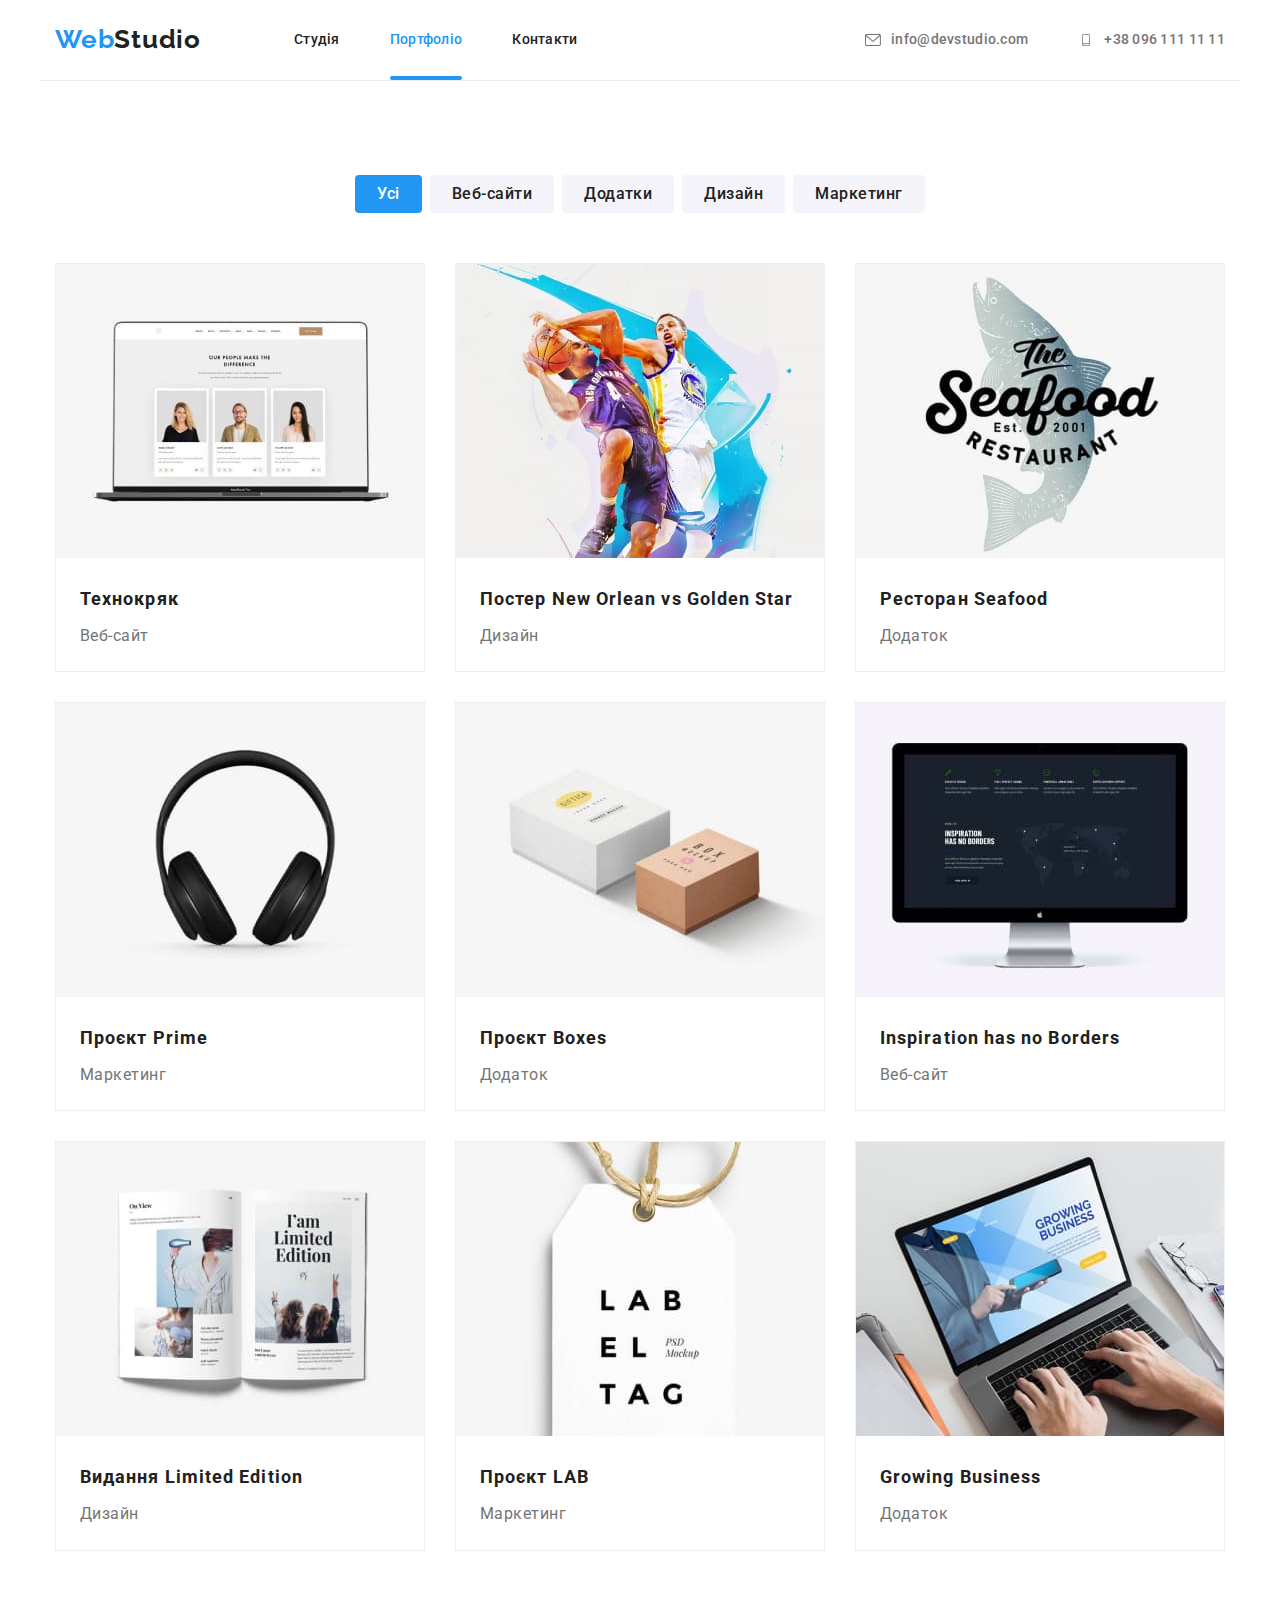
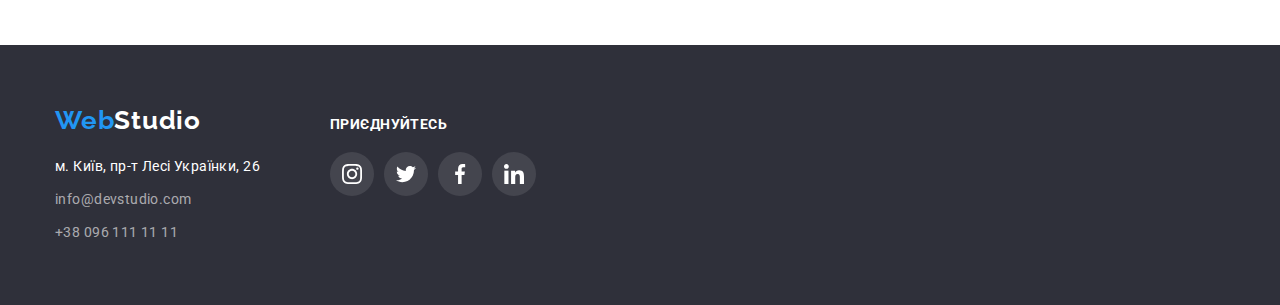
==== commit 1c3c3b06: "виправляє зауваження в портфоліо дз-5" ====
--- a/portfolio.html
+++ b/portfolio.html
@@ -50,7 +50,7 @@
             <h1 class="visually-hidden">Проекти</h1>
             <ul class="projects-list card-set list">
                 <li class="project-item">
-                    <a href="">
+                    <a class="project-link link" href="">
                     <div class="overlay-item">
                     <img class="projet-img" src="./img/технокряк.jpg" alt="технокряк" width="370">
                     <p class="overlay">Ресурс пропонує комплексні пропозиції з різним рівнем функціоналу та сервісів. Все це дозволить відвідувачу отримати вичерпні відомості про компанію чи приватну особу.
@@ -61,7 +61,7 @@
                     </a>
                 </li>
                 <li class="project-item">
-                    <a href="">
+                    <a class="project-link link" href="">
                     <div class="overlay-item">
                     <img class="projet-img" src="./img/постер.jpg" alt="постер" width="370">
                     <p class="overlay">Ресурс пропонує комплексні пропозиції з різним рівнем функціоналу та сервісів. Все це дозволить відвідувачу отримати вичерпні відомості про компанію чи приватну особу.
@@ -72,7 +72,7 @@
                 </a>
                 </li>
                 <li class="project-item">
-                    <a href="">
+                    <a class="project-link link" href="">
                     <div class="overlay-item">
                     <img class="projet-img" src="./img/ресторан.jpg" alt="ресторан" width="370">
                     <p class="overlay">Ресурс пропонує комплексні пропозиції з різним рівнем функціоналу та сервісів. Все це дозволить відвідувачу отримати вичерпні відомості про компанію чи приватну особу.
@@ -83,7 +83,7 @@
                 </a>
                 </li>
                 <li class="project-item">
-                    <a href="">
+                    <a class="project-link link" href="">
                     <div class="overlay-item">
                     <img class="projet-img" src="./img/проект1.jpg" alt="проєкт1" width="370">
                     <p class="overlay">Ресурс пропонує комплексні пропозиції з різним рівнем функціоналу та сервісів. Все це дозволить відвідувачу отримати вичерпні відомості про компанію чи приватну особу.
@@ -94,7 +94,7 @@
                 </a>
                 </li>
                 <li class="project-item">
-                    <a href="">
+                    <a class="project-link link" href="">
                     <div class="overlay-item">
                     <img class="projet-img" src="./img/проект2.jpg" alt="проєкт2" width="370">
                     <p class="overlay">Ресурс пропонує комплексні пропозиції з різним рівнем функціоналу та сервісів. Все це дозволить відвідувачу отримати вичерпні відомості про компанію чи приватну особу.
@@ -105,7 +105,7 @@
                 </a>
                 </li>
                 <li class="project-item">
-                    <a href="">
+                    <a class="project-link link" href="">
                     <div class="overlay-item">
                     <img class="projet-img" src="./img/вебсайт.jpg" alt="веб-сайт" width="370">
                     <p class="overlay">Ресурс пропонує комплексні пропозиції з різним рівнем функціоналу та сервісів. Все це дозволить відвідувачу отримати вичерпні відомості про компанію чи приватну особу.
@@ -116,7 +116,7 @@
                 </a>
                 </li>
                 <li class="project-item">
-                    <a href="">
+                    <a class="project-link link" href="">
                     <div class="overlay-item">
                     <img class="projet-img" src="./img/видання.jpg" alt="дизайн" width="370">
                     <p class="overlay">Ресурс пропонує комплексні пропозиції з різним рівнем функціоналу та сервісів. Все це дозволить відвідувачу отримати вичерпні відомості про компанію чи приватну особу.
@@ -127,7 +127,7 @@
                 </a>
                 </li>
                 <li class="project-item">
-                    <a href="">
+                    <a class="project-link link" href="">
                     <div class="overlay-item">
                     <img class="projet-img" src="./img/проект3.jpg" alt="проєкт3" width="370">
                     <p class="overlay">Ресурс пропонує комплексні пропозиції з різним рівнем функціоналу та сервісів. Все це дозволить відвідувачу отримати вичерпні відомості про компанію чи приватну особу.
@@ -138,7 +138,7 @@
                 </a>
                 </li>
                 <li class="project-item">
-                    <a href="">
+                    <a class="project-link link" href="">
                     <div class="overlay-item">
                     <img class="projet-img" src="./img/додаток.jpg" alt="додаток" width="370">
                     <p class="overlay">Ресурс пропонує комплексні пропозиції з різним рівнем функціоналу та сервісів. Все це дозволить відвідувачу отримати вичерпні відомості про компанію чи приватну особу.
@@ -158,13 +158,14 @@
                 <a class="logo-footer link" href="./index.html">Web<span class="logo-white">Studio</span></a>
                 <address class="footer-contact">
                     <ul class="contact-footer list">
-                        <li class="contact-item"><a class="contact-adress link" href="">м. Київ, пр-т Лесі Українки, 26</a>
+                        <li class="footer-contact-item"><a class="contact-adress link" href="">м. Київ, пр-т Лесі Українки,
+                                26</a>
                         </li>
-                        <li class="contact-item"><a class="contact-mail-footer link"
+                        <li class="footer-contact-item"><a class="contact-mail-footer link"
                                 href="mailto:info@devstudio.com">info@devstudio.com</a>
                         </li>
-                        <li class="contact-item"><a class="contact-tel-footer link" href="tel:+380961111111">+38 096 111 11
-                                11</a>
+                        <li class="footer-contact-item"><a class="contact-tel-footer link" href="tel:+380961111111">+38 096
+                                111 11 11</a>
                         </li>
                     </ul>
                 </address>
--- a/css/style.css
+++ b/css/style.css
@@ -3,6 +3,7 @@
     --secondary-text-color: #212121;
     --background-color: #F5F5F5;
     --accent-color: #2196F3;
+    --accent-text-color: #FFFFFF;
     --timing-function: cubic-bezier(0.4, 0, 0.2, 1);
 
 }
@@ -78,11 +79,11 @@
 /*header*/
 
 .main-header {
-    background-color: #FFFFFF;
+    background-color: var(--accent-text-color);
 }
 
 .work {
-    background-color: #FFFFFF;
+    background-color: var(--accent-text-color);
 }
 
 .team {
@@ -112,7 +113,7 @@
 }
 
 .logo-white {
-    color: #FFFFFF;
+    color: var(--accent-text-color);
 }
 
 
@@ -151,6 +152,7 @@
 
 .svg-header {
     margin-right: 10px;
+    fill: currentColor
 }
 
 
@@ -199,8 +201,7 @@
     line-height: 1.14;
     letter-spacing: 0.02em;
     align-items: center;
-    fill: var(--primary-text-color);
-    transition: color 250ms var(--timing-function), fill 250ms var(--timing-function); 
+    transition: color 250ms var(--timing-function); 
 }
 
 .contact-tel {
@@ -211,8 +212,7 @@
     letter-spacing: 0.02em;
     display: flex;
     align-items: center;
-    fill: var(--primary-text-color);
-    transition: color 250ms var(--timing-function), fill 250ms var(--timing-function);
+    transition: color 250ms var(--timing-function);
 }
 
 
@@ -252,7 +252,7 @@
     font-weight: 900;
     font-size: 44px;
     line-height: 1.36;
-    color: #FFFFFF;
+    color: var(--accent-text-color);
     text-align: center;
     letter-spacing: 0.06em;
     text-transform: uppercase;
@@ -269,7 +269,7 @@
     font-weight: 700;
     font-size: 16px;
     line-height: 1.88;
-    color: #FFFFFF;
+    color: var(--accent-text-color);
     background-color: #188CE8;
     cursor: pointer;
     border: 216px 50px;
@@ -375,7 +375,7 @@
     display: flex;
     justify-content: center;
     align-items: center;
-    color:#FFFFFF;
+    color: var(--accent-text-color);
     font-weight: 700;
     text-align: center;
     letter-spacing: 0.03em;
@@ -426,7 +426,7 @@
 
 .social-link:hover .svg-social,
 .social-link:focus .svg-social {
-    fill: #FFFFFF;
+    fill: var(--accent-text-color);
 }
 
 .personal-svg {
@@ -438,7 +438,7 @@
 }
 
 .team-item {
-    background: #FFFFFF;
+    background: var(--accent-text-color);
         /* material shadow v1 */
     
     box-shadow: 0px 1px 3px rgba(0, 0, 0, 0.12), 0px 1px 1px rgba(0, 0, 0, 0.14), 0px 2px 1px rgba(0, 0, 0, 0.2);
@@ -543,7 +543,7 @@
     font-size: 18px;
     line-height: 1.56;
     letter-spacing: 0.03em;
-    color: #FFFFFF;
+    color: var(--accent-text-color);
     background-color: var(--accent-color);
     padding: 63px 24px;
     overflow-y: auto;
@@ -568,15 +568,21 @@
 .project-item {
     width: calc((100% - 60px)/ 3 );
     border: 1px solid #EEEEEE;
+    
+}
+
+.project-link {
+    display: block;
     transition: box-shadow 250ms var(--timing-function);
 }
 
-
-.project-item:hover {
+.project-link:hover,
+.project-link:focus {
     box-shadow: 0px 1px 1px rgba(0, 0, 0, 0.12), 0px 4px 4px rgba(0, 0, 0, 0.06), 1px 4px 6px rgba(0, 0, 0, 0.16);
 }
 
-.project-item:hover .overlay {
+.project-link:hover .overlay,
+.project-link:focus .overlay {
 transform: translateY(0%);
 }
 
@@ -598,13 +604,13 @@
 }
 
 .filter .current {
-    color: #FFFFFF;
+    color: var(--accent-text-color);
     background-color: var(--accent-color);
 }
 
 .button:hover,
 .button:focus {
-    color: #FFFFFF;
+    color: var(--accent-text-color);
     background-color: var(--accent-color);
     box-shadow: 0px 3px 1px rgba(0, 0, 0, 0.1), 0px 1px 2px rgba(0, 0, 0, 0.08), 0px 2px 2px rgba(0, 0, 0, 0.12);
 }
@@ -629,11 +635,12 @@
     padding-right: 24px;
     padding-left: 24px;
     padding-bottom: 20px;
+    color: var(--primary-text-color);
 }
 
 /* footer */
 
-.contact-item:not(:last-child) {
+.footer-contact-item:not(:last-child) {
     margin-bottom: 9px;
 }
 
@@ -642,7 +649,7 @@
     font-size: 14px;
     line-height: 1.71;
     letter-spacing: 0.03em;
-    color: #FFFFFF;
+    color: var(--accent-text-color);
 }
 
 .footer-contact {
@@ -720,7 +727,7 @@
     line-height: 16px;
     letter-spacing: 0.03em;
     text-transform: uppercase;
-    color: #FFFFFF;
+    color: var(--accent-text-color);
     margin-bottom: 20px;
 }
 
@@ -741,7 +748,7 @@
 }
 
 .svg-social-footer {
-    fill: #FFFFFF;
+    fill: var(--accent-text-color);
 }
 
 .social-link-footer:hover,
@@ -777,7 +784,7 @@
     transform: translate(-50%, -50%) scale(1);
     width: 528px;
     height: 581px;
-    background: #FFFFFF;
+    background: var(--accent-text-color);
     box-shadow: 0px 1px 3px rgba(0, 0, 0, 0.12), 0px 1px 1px rgba(0, 0, 0, 0.14), 0px 2px 1px rgba(0, 0, 0, 0.2);
     border-radius: 4px;
     transition: transform 750ms var(--timing-function);
